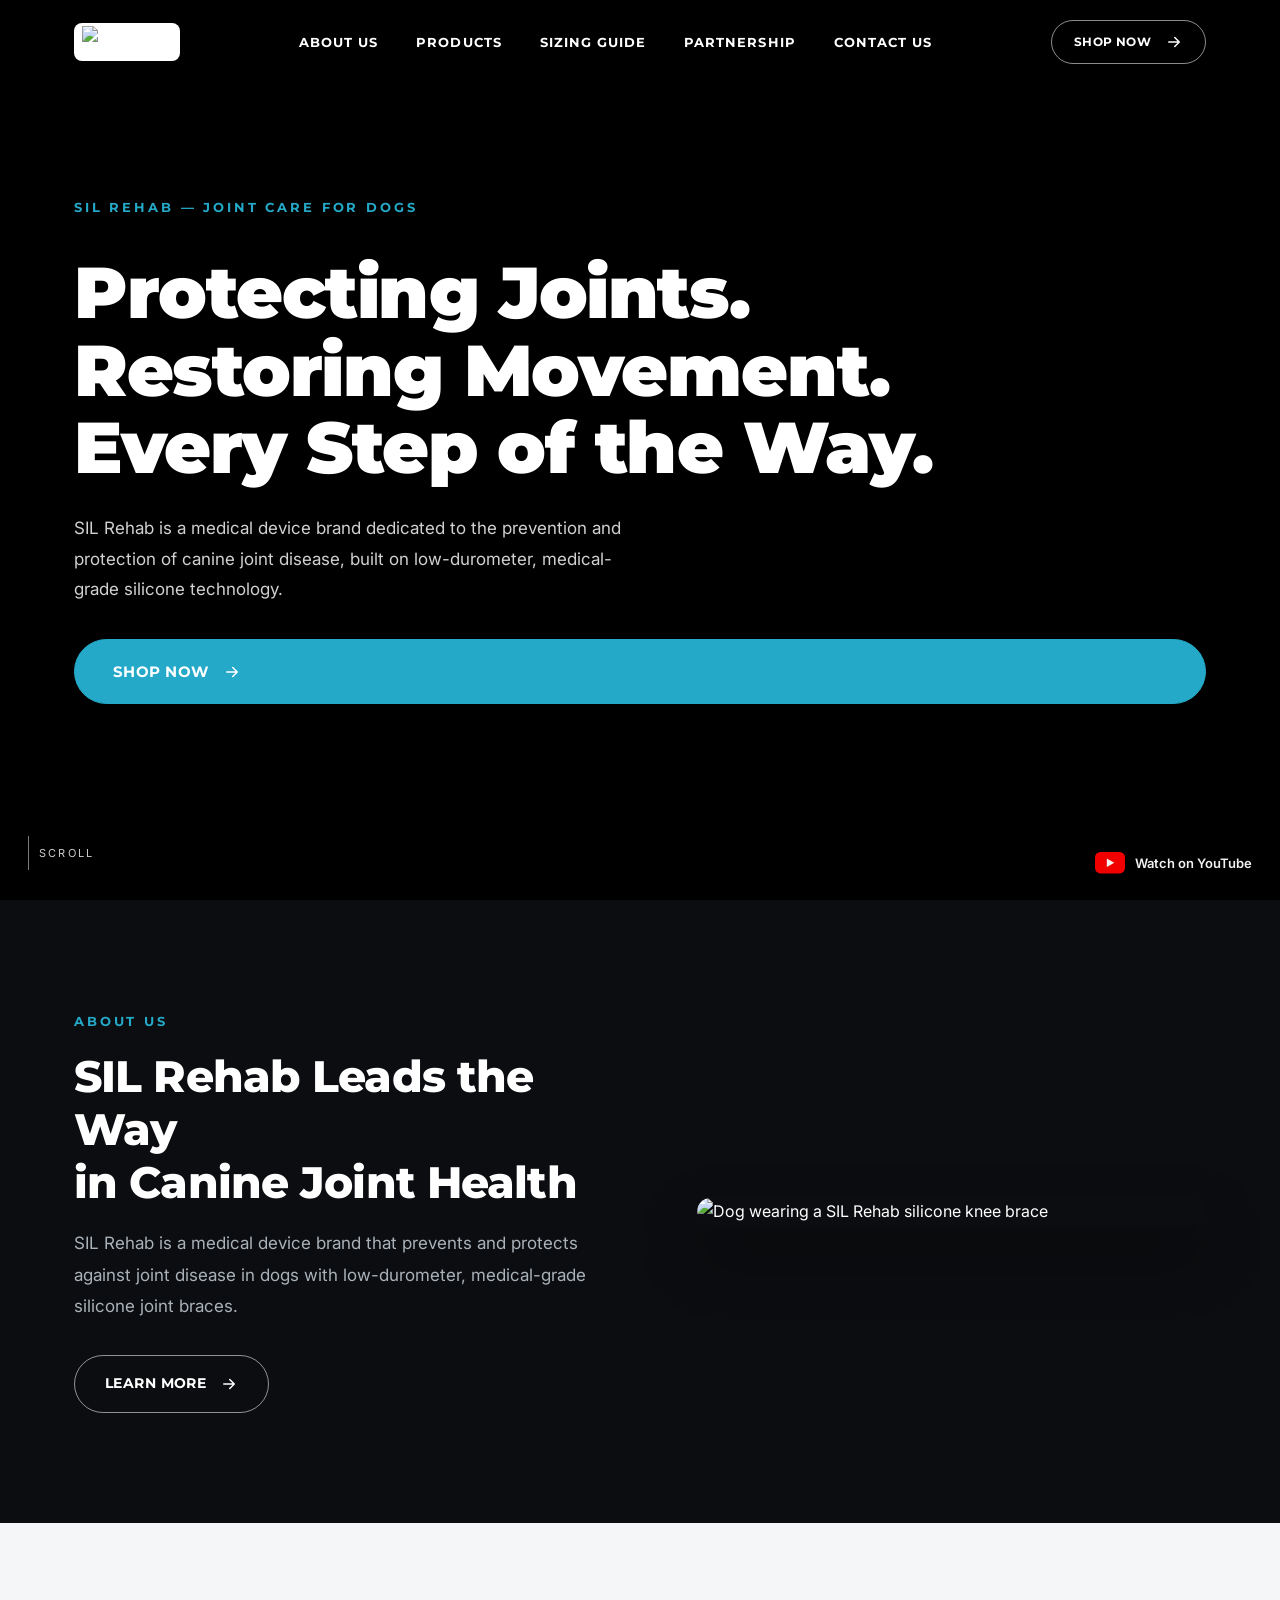
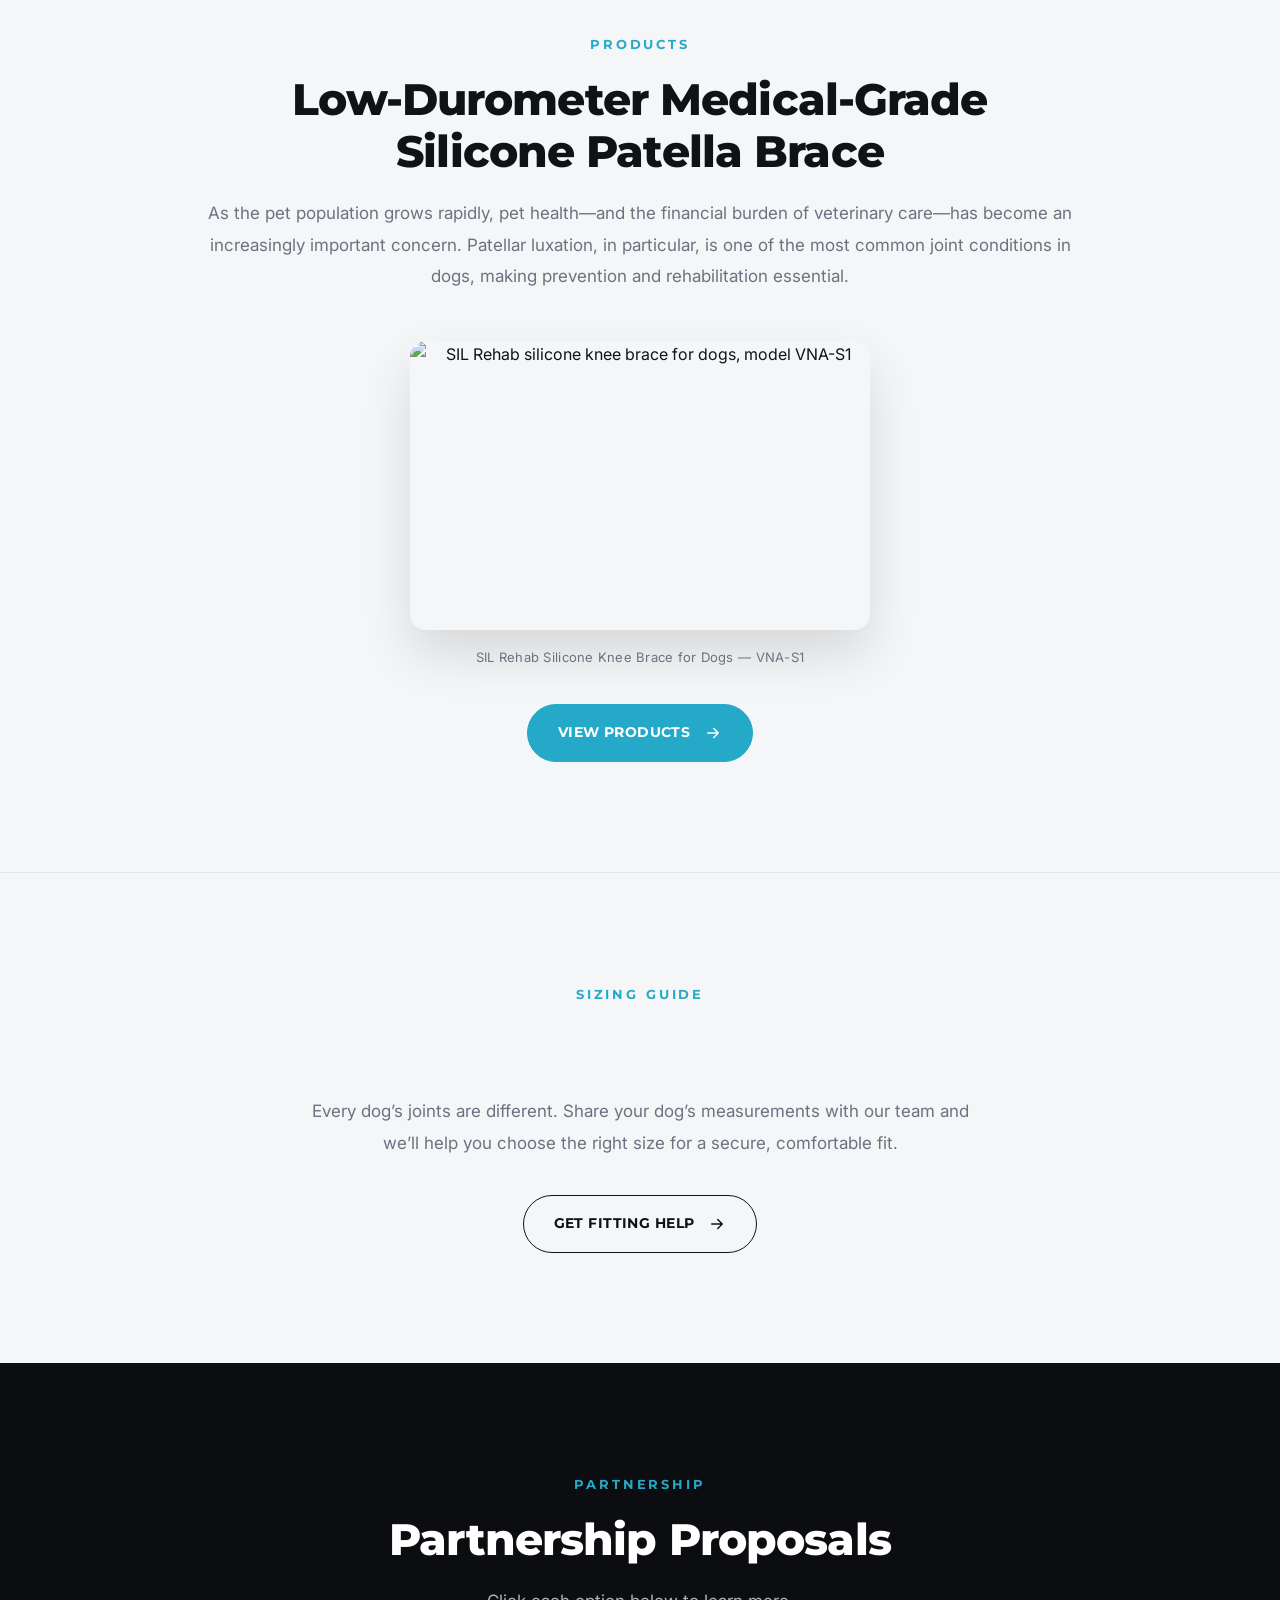
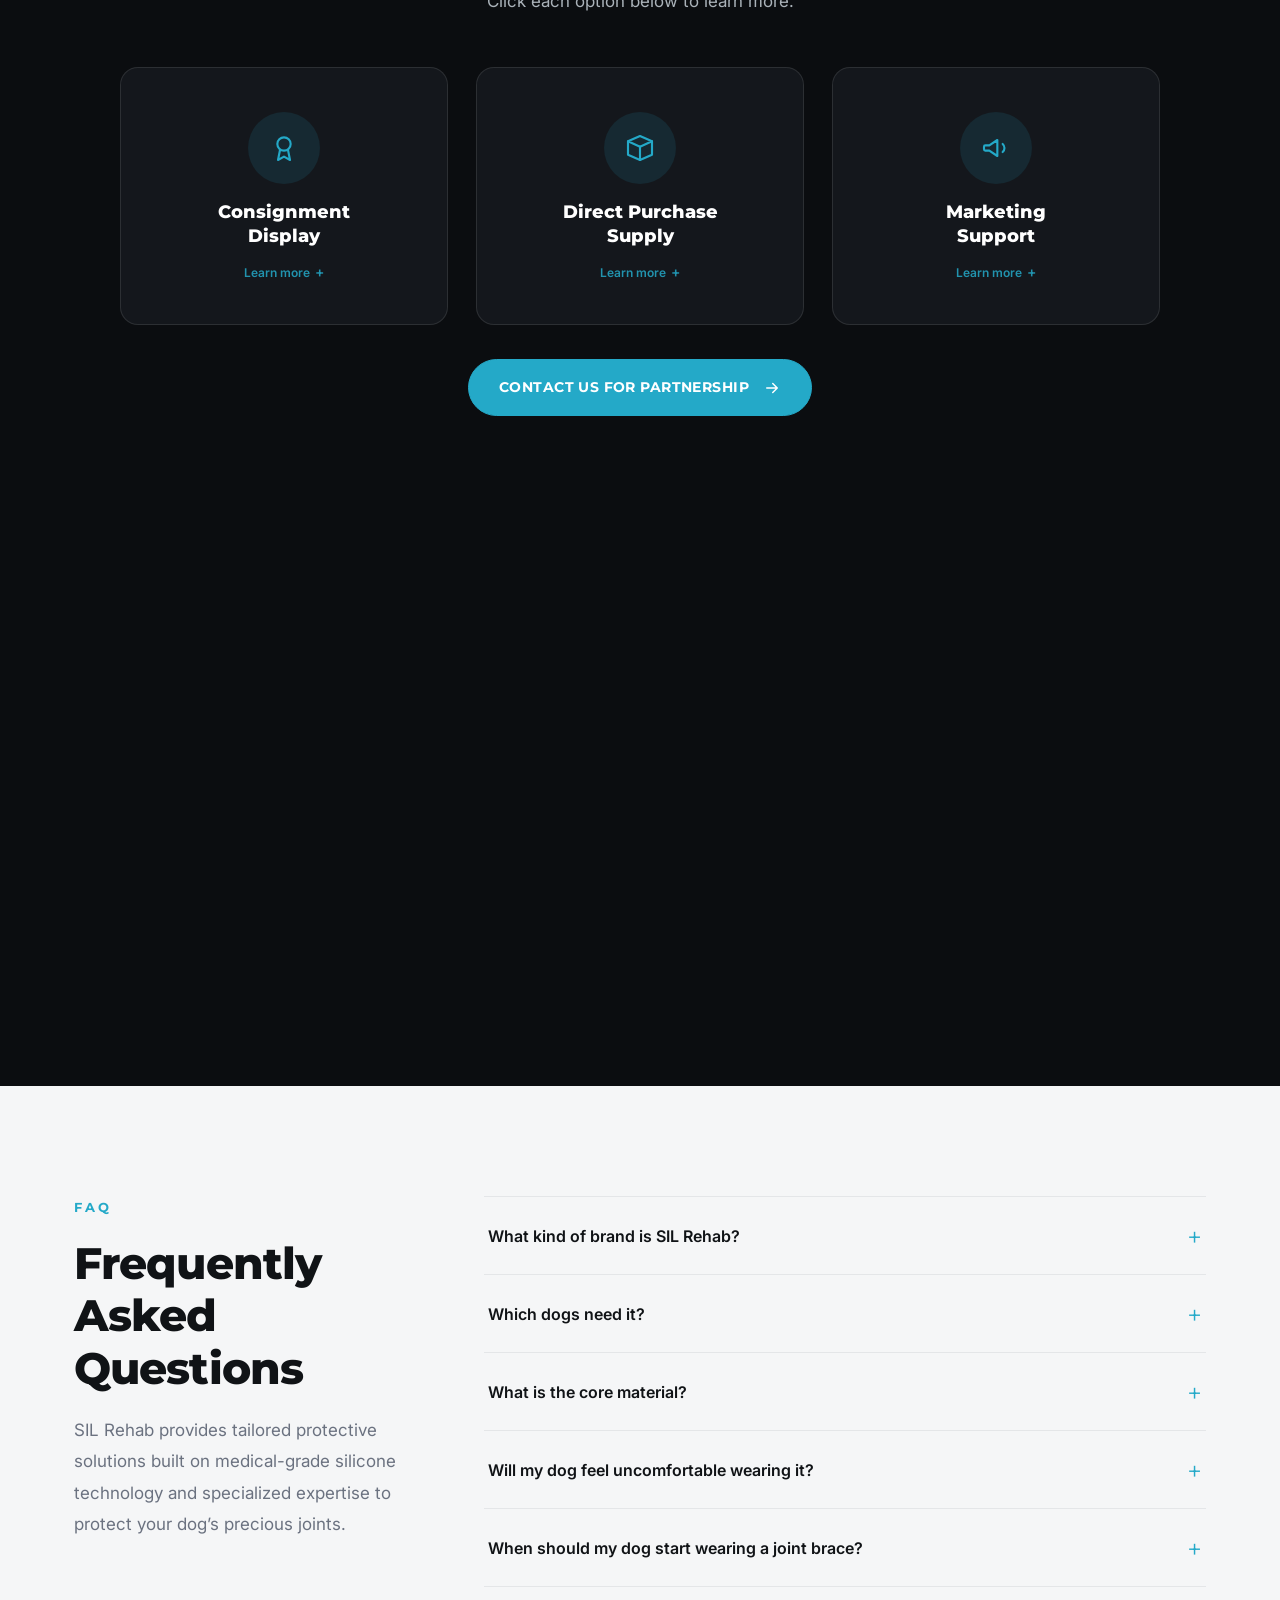
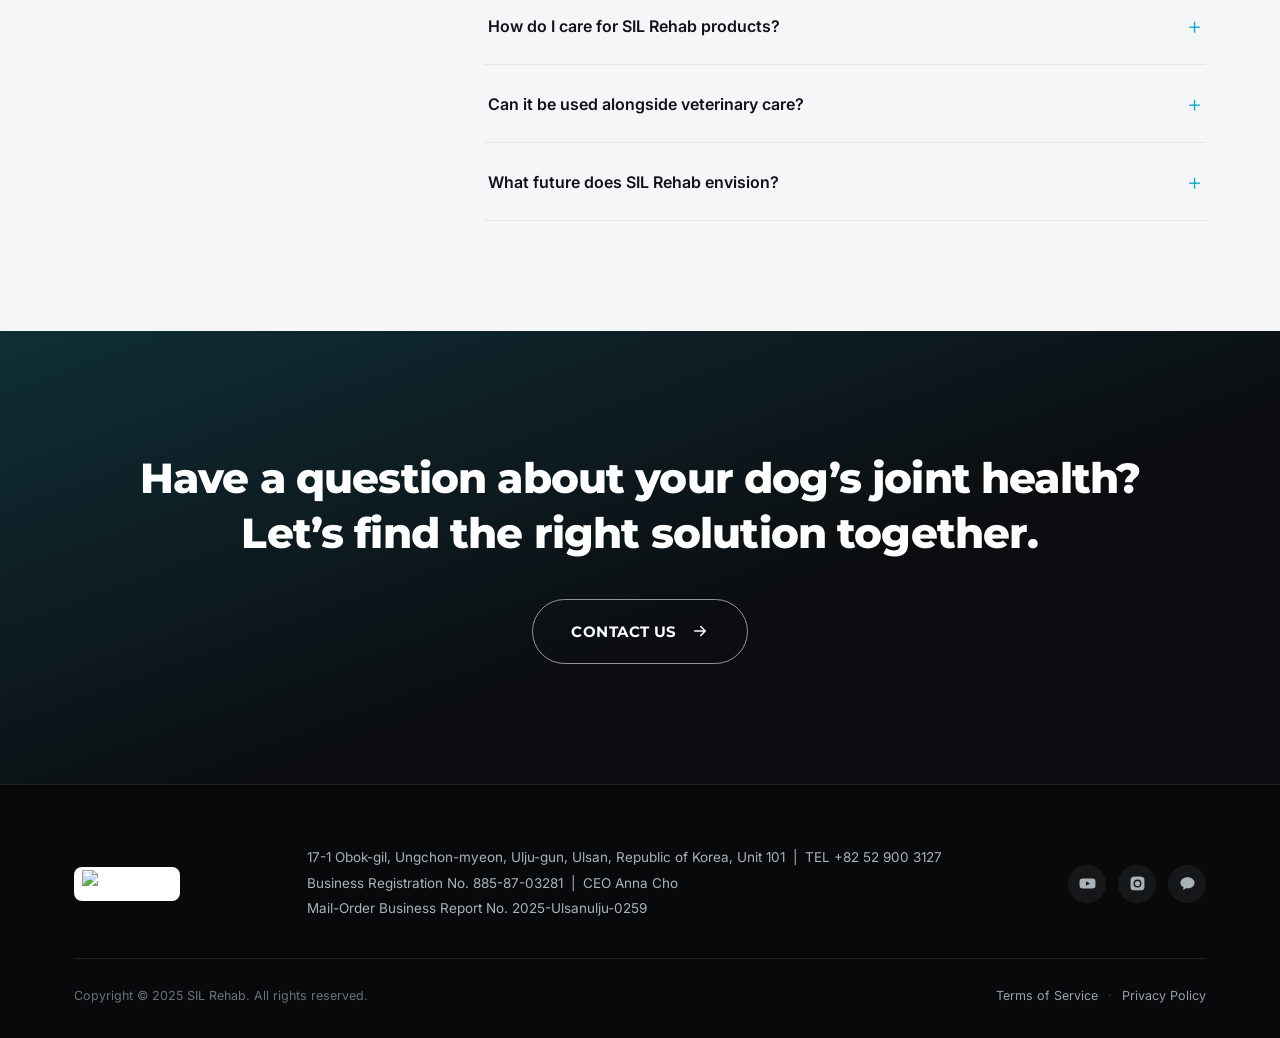
==== index.html @ d66f6cb3 "Add SIL Rehab English homepage Static English-language marketing site for SIL Rehab (pet joint brace" ====
<!DOCTYPE html>
<html lang="en">
<head>
<meta charset="UTF-8">
<meta http-equiv="X-UA-Compatible" content="IE=edge">
<meta name="viewport" content="width=device-width, initial-scale=1.0">
<title>SIL Rehab | Medical-Grade Silicone Joint Braces for Dogs</title>
<meta name="description" content="SIL Rehab is a medical device brand dedicated to preventing and protecting canine joint disease with low-durometer, medical-grade silicone joint braces.">
<meta name="keywords" content="SIL Rehab, dog knee brace, canine patella brace, pet joint support, medical silicone brace">
<meta property="og:title" content="SIL Rehab | Medical-Grade Silicone Joint Braces for Dogs">
<meta property="og:description" content="SIL Rehab is a medical device brand dedicated to preventing and protecting canine joint disease with low-durometer, medical-grade silicone joint braces.">
<meta property="og:type" content="website">
<link rel="icon" href="data:image/svg+xml,%3Csvg xmlns='http://www.w3.org/2000/svg' viewBox='0 0 64 64'%3E%3Ccircle cx='32' cy='32' r='32' fill='%2324A9C8'/%3E%3Ctext x='32' y='43' font-size='30' font-family='Arial,sans-serif' font-weight='700' fill='white' text-anchor='middle'%3ES%3C/text%3E%3C/svg%3E">
<link rel="preconnect" href="https://fonts.googleapis.com">
<link rel="preconnect" href="https://fonts.gstatic.com" crossorigin>
<link href="https://fonts.googleapis.com/css2?family=Inter:wght@400;500;600;700&family=Montserrat:wght@600;700;800;900&display=swap" rel="stylesheet">
<link rel="stylesheet" href="css/style.css">
</head>
<body>

<!-- Back to top -->
<button id="backTop" class="back-top" aria-label="Back to top">
  <svg viewBox="0 0 24 24"><path d="M12 5l-7 7h4v7h6v-7h4z"/></svg>
</button>

<!-- ===== Header ===== -->
<header class="site-header" id="siteHeader">
  <div class="inner">
    <a href="index.html" class="logo">
      <img src="https://ecimg.cafe24img.com/pg2270b42146700003/silrehab/web/custom/logo.png" alt="SIL Rehab">
    </a>
    <nav class="main-nav" id="mainNav">
      <ul>
        <li><a href="about.html">About&nbsp;Us</a></li>
        <li><a href="products.html">Products</a></li>
        <li><a href="sizing.html">Sizing&nbsp;Guide</a></li>
        <li><a href="partnership.html">Partnership</a></li>
        <li><a href="contact.html">Contact&nbsp;Us</a></li>
      </ul>
    </nav>
    <div class="header-right">
      <a href="#products" class="btn btn-sm btn-outline-light">
        <span class="btn-label">Shop Now</span>
        <span class="btn-arrows"><svg viewBox="0 0 24 24"><path d="M5 12h14M13 6l6 6-6 6"/></svg><svg viewBox="0 0 24 24"><path d="M5 12h14M13 6l6 6-6 6"/></svg></span>
      </a>
      <button class="hamburger" id="hamburger" aria-label="Menu"><span></span><span></span><span></span></button>
    </div>
  </div>
</header>

<!-- ===== Hero ===== -->
<section class="hero" id="hero" style="background-image:url('https://cdn.qshop.ai/80154/gallery/edcb56902c0911f1bc62c949f5b9e061.JPG')">
  <div class="hero-overlay"></div>
  <div class="hero-content reveal">
    <p class="eyebrow">SIL Rehab &mdash; Joint Care for Dogs</p>
    <h1>Protecting Joints.<br>Restoring Movement.<br>Every Step of the Way.</h1>
    <p class="hero-sub">SIL Rehab is a medical device brand dedicated to the prevention and protection of canine joint disease, built on low-durometer, medical-grade silicone technology.</p>
    <a href="#products" class="btn btn-lg btn-primary">
      <span class="btn-label">Shop Now</span>
      <span class="btn-arrows"><svg viewBox="0 0 24 24"><path d="M5 12h14M13 6l6 6-6 6"/></svg><svg viewBox="0 0 24 24"><path d="M5 12h14M13 6l6 6-6 6"/></svg></span>
    </a>
  </div>
  <a class="hero-watch" href="https://www.youtube.com/@SILRehab" target="_blank" rel="noopener">
    <span class="play"><svg viewBox="0 0 28 20"><rect width="28" height="20" rx="5" fill="#FF0000"/><path d="M11 6l7 4-7 4z" fill="#fff"/></svg></span>
    <span>Watch on YouTube</span>
  </a>
  <div class="hero-scroll"><span></span>Scroll</div>
</section>

<!-- ===== About Us ===== -->
<section class="sec sec-dark" id="about">
  <div class="wrap about-grid">
    <div class="reveal">
      <p class="eyebrow">About Us</p>
      <h2>SIL Rehab Leads the Way<br>in Canine Joint Health</h2>
      <p class="lead">SIL Rehab is a medical device brand that prevents and protects against joint disease in dogs with low-durometer, medical-grade silicone joint braces.</p>
      <a href="about.html" class="btn btn-outline-light">
        <span class="btn-label">Learn More</span>
        <span class="btn-arrows"><svg viewBox="0 0 24 24"><path d="M5 12h14M13 6l6 6-6 6"/></svg><svg viewBox="0 0 24 24"><path d="M5 12h14M13 6l6 6-6 6"/></svg></span>
      </a>
    </div>
    <div class="about-img reveal">
      <img src="https://cdn.qshop.ai/80154/gallery/0af071d02c0311f1896add5f1cdb2930.JPG" alt="Dog wearing a SIL Rehab silicone knee brace" loading="lazy">
    </div>
  </div>
</section>

<!-- ===== Products ===== -->
<section class="sec sec-light" id="products">
  <div class="wrap center">
    <p class="eyebrow">Products</p>
    <h2 class="reveal">Low-Durometer Medical-Grade<br>Silicone Patella Brace</h2>
    <p class="lead reveal max-880">As the pet population grows rapidly, pet health&mdash;and the financial burden of veterinary care&mdash;has become an increasingly important concern. Patellar luxation, in particular, is one of the most common joint conditions in dogs, making prevention and rehabilitation essential.</p>
    <figure class="product-figure reveal">
      <img src="https://cdn.qshop.ai/80154/gallery/2b3eaab011eb11f183d7b5381f238af6.png" alt="SIL Rehab silicone knee brace for dogs, model VNA-S1" loading="lazy">
      <figcaption>SIL Rehab Silicone Knee Brace for Dogs &mdash; VNA-S1</figcaption>
    </figure>
    <a href="products.html" class="btn btn-primary reveal">
      <span class="btn-label">View Products</span>
      <span class="btn-arrows"><svg viewBox="0 0 24 24"><path d="M5 12h14M13 6l6 6-6 6"/></svg><svg viewBox="0 0 24 24"><path d="M5 12h14M13 6l6 6-6 6"/></svg></span>
    </a>
  </div>
</section>

<!-- ===== Sizing Guide ===== -->
<section class="sec sec-light sec-border" id="sizing">
  <div class="wrap center">
    <p class="eyebrow">Sizing Guide</p>
    <h2 class="reveal">Find the Right Fit for Your Dog</h2>
    <p class="lead reveal max-680">Every dog&rsquo;s joints are different. Share your dog&rsquo;s measurements with our team and we&rsquo;ll help you choose the right size for a secure, comfortable fit.</p>
    <a href="contact.html" class="btn btn-outline-dark reveal">
      <span class="btn-label">Get Fitting Help</span>
      <span class="btn-arrows"><svg viewBox="0 0 24 24"><path d="M5 12h14M13 6l6 6-6 6"/></svg><svg viewBox="0 0 24 24"><path d="M5 12h14M13 6l6 6-6 6"/></svg></span>
    </a>
  </div>
</section>

<!-- ===== Partnership ===== -->
<section class="sec sec-dark" id="partnership">
  <div class="wrap center">
    <p class="eyebrow">Partnership</p>
    <h2 class="reveal">Partnership Proposals</h2>
    <p class="lead reveal">Click each option below to learn more.</p>

    <div class="partner-grid reveal">
      <button type="button" class="partner-card" data-title="Consignment Display" data-desc="SIL Rehab provides products free of charge for in-clinic display and settles payment only for actual sales — no inventory risk, while showcasing innovative medical devices that reinforce your clinic&rsquo;s expertise.">
        <span class="p-icon"><svg viewBox="0 0 24 24"><circle cx="12" cy="9" r="5"/><path d="M9 13.5 7.5 21 12 18.5 16.5 21 15 13.5"/></svg></span>
        <span class="p-title">Consignment<br>Display</span>
        <span class="p-more">Learn more</span>
      </button>
      <button type="button" class="partner-card" data-title="Direct Purchase Supply" data-desc="Clinics purchase a set quantity at wholesale price and resell to patients, earning a higher margin than consignment and strengthening the clinic&rsquo;s revenue.">
        <span class="p-icon"><svg viewBox="0 0 24 24"><path d="M3 7l9-4 9 4-9 4-9-4z"/><path d="M3 7v10l9 4 9-4V7"/><path d="M12 11v10"/></svg></span>
        <span class="p-title">Direct Purchase<br>Supply</span>
        <span class="p-more">Learn more</span>
      </button>
      <button type="button" class="partner-card" data-title="Marketing Support" data-desc="Joint seminars and events for pet guardians, co-branded exposure for your clinic and SIL Rehab, and dedicated marketing kits.">
        <span class="p-icon"><svg viewBox="0 0 24 24"><path d="M3 11v2a1 1 0 0 0 1 1h3l6 4V6L7 10H4a1 1 0 0 0-1 1z"/><path d="M17 9a4 4 0 0 1 0 6"/></svg></span>
        <span class="p-title">Marketing<br>Support</span>
        <span class="p-more">Learn more</span>
      </button>
    </div>

    <a href="contact.html" class="btn btn-primary reveal" style="margin-top:34px">
      <span class="btn-label">Contact Us for Partnership</span>
      <span class="btn-arrows"><svg viewBox="0 0 24 24"><path d="M5 12h14M13 6l6 6-6 6"/></svg><svg viewBox="0 0 24 24"><path d="M5 12h14M13 6l6 6-6 6"/></svg></span>
    </a>
  </div>
</section>

<!-- Partnership detail modal -->
<div class="p-modal" id="pModal" role="dialog" aria-modal="true">
  <div class="p-dialog">
    <button type="button" class="p-close" aria-label="Close">&times;</button>
    <div class="p-modal-icon"><svg id="pModalIcon" viewBox="0 0 24 24"></svg></div>
    <h3 id="pModalTitle"></h3>
    <p id="pModalDesc"></p>
  </div>
</div>

<!-- ===== Lifestyle band ===== -->
<section class="band" style="background-image:url('https://cdn.qshop.ai/80154/gallery/edcb56902c0911f1bc62c949f5b9e061.JPG')" aria-label="SIL Rehab lifestyle image"></section>

<!-- ===== FAQ ===== -->
<section class="sec sec-light" id="faq">
  <div class="wrap faq-grid">
    <div class="reveal">
      <p class="eyebrow">FAQ</p>
      <h2>Frequently Asked<br>Questions</h2>
      <p class="lead">SIL Rehab provides tailored protective solutions built on medical-grade silicone technology and specialized expertise to protect your dog&rsquo;s precious joints.</p>
    </div>
    <div class="faq-list reveal">
      <div class="faq-item">
        <button class="faq-q">What kind of brand is SIL Rehab?<span class="faq-plus">+</span></button>
        <div class="faq-a"><div class="in">We are a healthcare brand specializing in researching and developing medical-grade silicone joint braces for pets &mdash; especially small and medium-sized dogs prone to joint disease.</div></div>
      </div>
      <div class="faq-item">
        <button class="faq-q">Which dogs need it?<span class="faq-plus">+</span></button>
        <div class="faq-a"><div class="in">It&rsquo;s especially recommended for small and medium dogs with joint conditions such as patellar luxation or hip issues, or those needing preventive care, as well as highly active dogs that jump frequently.</div></div>
      </div>
      <div class="faq-item">
        <button class="faq-q">What is the core material?<span class="faq-plus">+</span></button>
        <div class="faq-a"><div class="in">The core of the SIL Rehab brace is low-durometer medical-grade silicone, which minimizes skin irritation while gently wrapping the joint for stable support and protection.</div></div>
      </div>
      <div class="faq-item">
        <button class="faq-q">Will my dog feel uncomfortable wearing it?<span class="faq-plus">+</span></button>
        <div class="faq-a"><div class="in">Using highly flexible, resilient silicone, the brace respects the joint&rsquo;s natural range of motion and is ergonomically designed to minimize discomfort even during extended wear.</div></div>
      </div>
      <div class="faq-item">
        <button class="faq-q">When should my dog start wearing a joint brace?<span class="faq-plus">+</span></button>
        <div class="faq-a"><div class="in">Beyond dogs already diagnosed with a condition, we recommend early preventive use for dogs that frequently climb stairs or live on slippery floors, to help reduce joint strain.</div></div>
      </div>
      <div class="faq-item">
        <button class="faq-q">How do I care for SIL Rehab products?<span class="faq-plus">+</span></button>
        <div class="faq-a"><div class="in">Due to the nature of medical-grade silicone, gently wash with lukewarm water and a neutral detergent, then air-dry away from direct sunlight to maintain hygiene over time.</div></div>
      </div>
      <div class="faq-item">
        <button class="faq-q">Can it be used alongside veterinary care?<span class="faq-plus">+</span></button>
        <div class="faq-a"><div class="in">SIL Rehab collaborates with veterinary clinics and specialists to review our design direction, and pet guardians can use it as a supportive care tool after consulting with their veterinarian.</div></div>
      </div>
      <div class="faq-item">
        <button class="faq-q">What future does SIL Rehab envision?<span class="faq-plus">+</span></button>
        <div class="faq-a"><div class="in">SIL Rehab aims for a world where dogs can walk and run freely, free from pain and discomfort &mdash; setting a new standard for wearable pet medical devices.</div></div>
      </div>
    </div>
  </div>
</section>

<!-- ===== CTA ===== -->
<section class="cta-section">
  <div class="wrap center reveal">
    <h2>Have a question about your dog&rsquo;s joint health?<br>Let&rsquo;s find the right solution together.</h2>
    <a href="contact.html" class="btn btn-lg btn-outline-light">
      <span class="btn-label">Contact Us</span>
      <span class="btn-arrows"><svg viewBox="0 0 24 24"><path d="M5 12h14M13 6l6 6-6 6"/></svg><svg viewBox="0 0 24 24"><path d="M5 12h14M13 6l6 6-6 6"/></svg></span>
    </a>
  </div>
</section>

<!-- ===== Footer ===== -->
<footer class="site-footer" id="contact">
  <div class="wrap">
    <div class="footer-top">
      <div class="flogo">
        <img src="https://ecimg.cafe24img.com/pg2270b42146700003/silrehab/web/custom/logo.png" alt="SIL Rehab">
      </div>
      <div class="footer-info">
        <p>17-1 Obok-gil, Ungchon-myeon, Ulju-gun, Ulsan, Republic of Korea, Unit 101&nbsp;&nbsp;|&nbsp;&nbsp;TEL&nbsp;<a href="tel:+82529003127">+82&nbsp;52&nbsp;900&nbsp;3127</a></p>
        <p>Business Registration No. 885-87-03281&nbsp;&nbsp;|&nbsp;&nbsp;CEO&nbsp;Anna&nbsp;Cho</p>
        <p>Mail-Order Business Report No. 2025-Ulsanulju-0259</p>
      </div>
      <div class="footer-social">
        <a href="https://www.youtube.com/@SILRehab" target="_blank" rel="noopener" aria-label="YouTube"><svg viewBox="0 0 24 24"><path d="M23 7.5a3 3 0 0 0-2.1-2.1C19 5 12 5 12 5s-7 0-8.9.4A3 3 0 0 0 1 7.5 31 31 0 0 0 .7 12 31 31 0 0 0 1 16.5a3 3 0 0 0 2.1 2.1C5 19 12 19 12 19s7 0 8.9-.4a3 3 0 0 0 2.1-2.1A31 31 0 0 0 23.3 12 31 31 0 0 0 23 7.5zM9.8 15.3V8.7l5.7 3.3z"/></svg></a>
        <a href="#" target="_blank" rel="noopener" aria-label="Instagram"><svg viewBox="0 0 24 24"><path d="M12 2.2c3.2 0 3.6 0 4.8.1 1.2.1 1.8.3 2.2.4.6.2 1 .5 1.4.9.4.4.7.8.9 1.4.2.4.4 1 .4 2.2.1 1.2.1 1.6.1 4.8s0 3.6-.1 4.8c-.1 1.2-.3 1.8-.4 2.2a3.7 3.7 0 0 1-.9 1.4 3.7 3.7 0 0 1-1.4.9c-.4.2-1 .4-2.2.4-1.2.1-1.6.1-4.8.1s-3.6 0-4.8-.1c-1.2-.1-1.8-.3-2.2-.4a3.7 3.7 0 0 1-1.4-.9 3.7 3.7 0 0 1-.9-1.4c-.2-.4-.4-1-.4-2.2C2.2 15.6 2.2 15.2 2.2 12s0-3.6.1-4.8c.1-1.2.3-1.8.4-2.2.2-.6.5-1 .9-1.4.4-.4.8-.7 1.4-.9.4-.2 1-.4 2.2-.4C8.4 2.2 8.8 2.2 12 2.2zM12 6.4A5.6 5.6 0 1 0 17.6 12 5.6 5.6 0 0 0 12 6.4zm0 9.2A3.6 3.6 0 1 1 15.6 12 3.6 3.6 0 0 1 12 15.6zm5.8-9.4a1.3 1.3 0 1 1-1.3-1.3 1.3 1.3 0 0 1 1.3 1.3z"/></svg></a>
        <a href="#" target="_blank" rel="noopener" aria-label="KakaoTalk"><svg viewBox="0 0 24 24"><path d="M12 3C6.5 3 2 6.6 2 11c0 2.79 1.86 5.24 4.63 6.64-.2.74-.74 2.69-.85 3.11-.13.52.19.51.4.37.16-.11 2.59-1.76 3.64-2.48.71.1 1.45.16 2.18.16 5.5 0 10-3.6 10-8S17.5 3 12 3z"/></svg></a>
      </div>
    </div>
    <div class="footer-bottom">
      <p>Copyright &copy; 2025 SIL Rehab. All rights reserved.</p>
      <div class="footer-links">
        <a href="#">Terms of Service</a><span>&middot;</span><a href="#">Privacy Policy</a>
      </div>
    </div>
  </div>
</footer>

<script src="js/main.js"></script>
</body>
</html>
---- css/style.css ----
/* ============================================
   SIL Rehab — English homepage
   Content/structure: silrehab.com
   Design language: covetclinicplus.co.kr
   ============================================ */

:root{
  --bg:#0b0d10;
  --bg-2:#14171c;
  --light:#f5f6f7;
  --line-dark:rgba(255,255,255,.1);
  --line-light:#e4e6e8;
  --teal:#24A9C8;
  --blue:#0f8fd1;
  --ink:#101316;
  --muted:#aab2b9;
  --muted-dark:#6b7280;
  --maxw:1180px;
  --font-head:"Montserrat",-apple-system,sans-serif;
  --font-body:"Inter","Noto Sans KR",-apple-system,sans-serif;
}

*{box-sizing:border-box}
html{scroll-behavior:smooth}
body{
  margin:0;
  font-family:var(--font-body);
  background:var(--bg);
  color:#fff;
  line-height:1.7;
  -webkit-font-smoothing:antialiased;
}
img{max-width:100%;display:block}
a{color:inherit;text-decoration:none}
h1,h2,h3{font-family:var(--font-head);margin:0;letter-spacing:-.02em}
p{margin:0}
.wrap{max-width:var(--maxw);margin:0 auto;padding:0 24px}
.center{text-align:center}
.max-880{max-width:880px;margin-left:auto;margin-right:auto}
.max-680{max-width:680px;margin-left:auto;margin-right:auto}

.eyebrow{
  font-family:var(--font-head);
  font-size:13px;
  font-weight:700;
  letter-spacing:.22em;
  text-transform:uppercase;
  color:var(--teal);
  margin:0 0 18px;
}

/* ---------- Buttons ---------- */
.btn{
  position:relative;
  display:inline-flex;
  align-items:center;
  gap:14px;
  padding:16px 30px;
  border-radius:999px;
  font-family:var(--font-head);
  font-weight:700;
  font-size:14px;
  letter-spacing:.03em;
  text-transform:uppercase;
  border:1.5px solid currentColor;
  cursor:pointer;
  background:none;
  transition:background .3s,color .3s,border-color .3s;
  white-space:nowrap;
}
.btn-lg{padding:19px 38px;font-size:15px}
.btn-sm{padding:11px 22px;font-size:12px}
.btn-arrows{
  position:relative;
  width:18px;height:18px;
  overflow:hidden;
  display:inline-block;
}
.btn-arrows svg{
  position:absolute;top:0;left:0;
  width:18px;height:18px;
  fill:none;stroke:currentColor;stroke-width:2;stroke-linecap:round;stroke-linejoin:round;
  transition:transform .35s ease;
}
.btn-arrows svg:nth-child(1){transform:translateX(0)}
.btn-arrows svg:nth-child(2){transform:translateX(-26px)}
.btn:hover .btn-arrows svg:nth-child(1){transform:translateX(26px)}
.btn:hover .btn-arrows svg:nth-child(2){transform:translateX(0)}

.btn-primary{color:#fff;background:var(--teal);border-color:var(--teal)}
.btn-primary:hover{background:var(--blue);border-color:var(--blue)}
.btn-outline-light{color:#fff;border-color:rgba(255,255,255,.55)}
.btn-outline-light:hover{background:#fff;color:var(--ink)}
.btn-outline-dark{color:var(--ink);border-color:var(--ink)}
.btn-outline-dark:hover{background:var(--ink);color:#fff}

/* ---------- Scroll reveal ---------- */
.reveal{opacity:0;transform:translateY(28px);transition:opacity .8s ease,transform .8s ease}
.reveal.in{opacity:1;transform:none}

/* ---------- Back to top ---------- */
.back-top{
  position:fixed;right:22px;bottom:22px;z-index:999;
  width:46px;height:46px;border-radius:50%;
  background:var(--teal);border:0;color:#fff;cursor:pointer;
  display:flex;align-items:center;justify-content:center;
  opacity:0;visibility:hidden;transform:translateY(10px);
  transition:opacity .3s,visibility .3s,transform .3s,background .3s;
  box-shadow:0 10px 24px rgba(0,0,0,.3);
}
.back-top.show{opacity:1;visibility:visible;transform:none}
.back-top:hover{background:var(--blue)}
.back-top svg{width:20px;height:20px;fill:currentColor}

/* ================= Header ================= */
.site-header{
  position:fixed;top:0;left:0;right:0;z-index:1000;
  height:84px;display:flex;align-items:center;
  background:linear-gradient(to bottom,rgba(0,0,0,.45),transparent);
  transition:background .35s,height .35s,box-shadow .35s;
}
.site-header.scrolled{
  background:rgba(11,13,16,.92);
  -webkit-backdrop-filter:blur(10px);backdrop-filter:blur(10px);
  height:72px;
  box-shadow:0 2px 20px rgba(0,0,0,.35);
  border-bottom:1px solid var(--line-dark);
}
.site-header .inner{
  max-width:var(--maxw);margin:0 auto;width:100%;padding:0 24px;
  display:flex;align-items:center;justify-content:space-between;
}
.logo img{height:38px;width:auto;border-radius:8px;background:#fff;padding:3px 8px}
.main-nav ul{display:flex;gap:38px;list-style:none;margin:0;padding:0}
.main-nav a{
  font-family:var(--font-head);
  font-size:13px;font-weight:700;letter-spacing:.08em;text-transform:uppercase;
  color:#fff;position:relative;padding:6px 0;
}
.main-nav a::after{
  content:"";position:absolute;left:0;bottom:0;height:2px;width:0;background:var(--teal);
  transition:width .3s;
}
.main-nav a:hover::after{width:100%}
.header-right{display:flex;align-items:center;gap:22px}
.hamburger{
  display:none;flex-direction:column;gap:5px;background:none;border:0;cursor:pointer;padding:6px;
}
.hamburger span{width:24px;height:2px;background:#fff;border-radius:2px;display:block;transition:transform .25s,opacity .2s}
.hamburger.open span:nth-child(1){transform:translateY(7px) rotate(45deg)}
.hamburger.open span:nth-child(2){opacity:0}
.hamburger.open span:nth-child(3){transform:translateY(-7px) rotate(-45deg)}

/* ================= Hero ================= */
.hero{
  position:relative;height:100vh;min-height:640px;overflow:hidden;background:#000;
  background-size:cover;background-position:center;
}
.hero-overlay{
  position:absolute;inset:0;
  background:linear-gradient(180deg,rgba(0,0,0,.35) 0%,rgba(0,0,0,.25) 40%,rgba(0,0,0,.75) 100%);
}
.hero-content{
  position:relative;z-index:2;height:100%;
  display:flex;flex-direction:column;justify-content:center;
  max-width:var(--maxw);margin:0 auto;padding:0 24px;
}
.hero-content h1{
  font-size:clamp(34px,6vw,72px);font-weight:900;line-height:1.08;
  margin:18px 0 26px;color:#fff;
}
.hero-sub{
  max-width:560px;color:rgba(255,255,255,.82);font-size:17px;line-height:1.8;margin-bottom:34px;
}
.hero-watch{
  position:absolute;right:28px;bottom:26px;z-index:3;
  display:inline-flex;align-items:center;gap:10px;
  color:#fff;font-size:13px;font-weight:600;
  text-shadow:0 1px 4px rgba(0,0,0,.6);opacity:.95;transition:opacity .2s;
}
.hero-watch:hover{opacity:1}
.hero-watch .play svg{width:30px;height:auto;display:block;filter:drop-shadow(0 1px 3px rgba(0,0,0,.4))}
.hero-scroll{
  position:absolute;left:28px;bottom:30px;z-index:3;color:#fff;font-size:11px;
  letter-spacing:.2em;text-transform:uppercase;display:flex;align-items:center;gap:10px;opacity:.8;
}
.hero-scroll span{
  width:1px;height:34px;background:rgba(255,255,255,.6);display:block;position:relative;overflow:hidden;
}
.hero-scroll span::after{
  content:"";position:absolute;left:0;top:-100%;width:100%;height:100%;background:#fff;
  animation:scrollLine 1.8s ease-in-out infinite;
}
@keyframes scrollLine{0%{top:-100%}50%{top:0}100%{top:100%}}

/* ================= Sections ================= */
.sec{padding:110px 0}
.sec-dark{background:var(--bg)}
.sec-light{background:var(--light);color:var(--ink)}
.sec-border{border-top:1px solid var(--line-light)}
.sec-light .eyebrow{color:var(--teal)}
.sec h2{font-size:clamp(28px,3.6vw,44px);font-weight:800;line-height:1.2}
.sec-dark h2{color:#fff}
.sec-light h2{color:var(--ink)}
.lead{
  font-size:17px;line-height:1.85;margin-top:20px;
}
.sec-dark .lead{color:var(--muted)}
.sec-light .lead{color:var(--muted-dark)}

/* ---- About ---- */
.about-grid{
  display:grid;grid-template-columns:1.1fr 1fr;gap:64px;align-items:center;
}
.about-img img{border-radius:18px;box-shadow:0 30px 60px rgba(0,0,0,.4)}
.about-grid .btn{margin-top:32px}

/* ---- Products ---- */
.product-figure{margin:48px auto 0;max-width:460px}
.product-figure img{
  width:100%;aspect-ratio:697/439;object-fit:cover;border-radius:16px;
  box-shadow:0 24px 50px rgba(0,0,0,.12);
}
.product-figure figcaption{margin-top:16px;font-size:13px;color:var(--muted-dark);letter-spacing:.02em}
.sec-light .btn{margin-top:36px}
#products .btn, #sizing .btn{margin-top:36px}

/* ---- Partnership ---- */
.partner-grid{
  display:grid;grid-template-columns:repeat(3,1fr);gap:28px;
  max-width:1040px;margin:50px auto 0;
}
.partner-card{
  appearance:none;border:1px solid var(--line-dark);background:var(--bg-2);
  border-radius:18px;padding:44px 24px;cursor:pointer;
  display:flex;flex-direction:column;align-items:center;gap:16px;
  font-family:inherit;transition:transform .35s cubic-bezier(.2,.7,.2,1),border-color .35s,background .35s;
}
.partner-card:hover,.partner-card:focus-visible{
  transform:translateY(-8px);
  border-color:var(--teal);
  background:linear-gradient(145deg,#17323a,#14171c);
}
.p-icon{
  width:72px;height:72px;border-radius:50%;
  display:flex;align-items:center;justify-content:center;
  background:rgba(36,169,200,.12);
}
.p-icon svg{width:32px;height:32px;stroke:var(--teal);fill:none;stroke-width:1.6;stroke-linecap:round;stroke-linejoin:round}
.p-title{font-family:var(--font-head);font-weight:800;font-size:18px;color:#fff;line-height:1.35}
.p-more{font-size:12px;font-weight:600;color:var(--teal);opacity:.85;display:inline-flex;align-items:center;gap:5px}
.p-more::after{content:"+";font-size:14px;line-height:1}

.p-modal{
  position:fixed;inset:0;z-index:9999;display:flex;align-items:center;justify-content:center;padding:20px;
  background:rgba(5,10,14,.7);-webkit-backdrop-filter:blur(4px);backdrop-filter:blur(4px);
  opacity:0;visibility:hidden;transition:opacity .35s,visibility .35s;
}
.p-modal.open{opacity:1;visibility:visible}
.p-dialog{
  position:relative;width:100%;max-width:440px;background:var(--bg-2);border:1px solid var(--line-dark);
  border-radius:20px;padding:48px 34px 38px;text-align:center;color:#fff;
  box-shadow:0 30px 80px rgba(0,0,0,.5);transform:translateY(22px) scale(.95);transition:transform .4s cubic-bezier(.2,.8,.2,1);
}
.p-modal.open .p-dialog{transform:none}
.p-dialog::before{
  content:"";position:absolute;top:0;left:0;right:0;height:4px;border-radius:20px 20px 0 0;
  background:linear-gradient(90deg,var(--teal),var(--blue));
}
.p-modal-icon{
  width:72px;height:72px;margin:0 auto 20px;border-radius:50%;
  background:linear-gradient(135deg,var(--teal),var(--blue));
  display:flex;align-items:center;justify-content:center;
}
.p-modal-icon svg{width:34px;height:34px;stroke:#fff;fill:none;stroke-width:1.6;stroke-linecap:round;stroke-linejoin:round}
.p-dialog h3{font-size:22px;font-weight:800;margin:0 0 14px}
.p-dialog p{color:var(--muted);font-size:15px;line-height:1.85;margin:0}
.p-close{
  position:absolute;top:14px;right:16px;width:36px;height:36px;border:0;border-radius:50%;
  background:rgba(255,255,255,.08);color:#fff;font-size:22px;cursor:pointer;line-height:1;
  transition:background .2s,transform .25s;
}
.p-close:hover{background:var(--teal);transform:rotate(90deg)}

/* ---- Lifestyle band ---- */
.band{
  height:560px;background-size:cover;background-position:center;background-repeat:no-repeat;
}

/* ---- FAQ ---- */
.faq-grid{display:grid;grid-template-columns:340px 1fr;gap:70px;align-items:start}
.faq-list{border-top:1px solid var(--line-light)}
.faq-item{border-bottom:1px solid var(--line-light)}
.faq-q{
  width:100%;background:none;border:0;cursor:pointer;
  display:flex;justify-content:space-between;align-items:center;gap:16px;
  padding:24px 4px;font-family:var(--font-body);font-size:16px;font-weight:600;
  color:var(--ink);text-align:left;
}
.faq-plus{color:var(--teal);font-size:24px;font-weight:300;transition:transform .25s;flex:none}
.faq-item.open .faq-plus{transform:rotate(45deg)}
.faq-a{max-height:0;overflow:hidden;transition:max-height .35s ease;color:var(--muted-dark);font-size:15px;line-height:1.85}
.faq-item.open .faq-a{max-height:320px}
.faq-a .in{padding:0 4px 24px}

/* ---- CTA ---- */
.cta-section{
  background:linear-gradient(160deg,#0f2e36,var(--bg) 60%);
  padding:120px 0;text-align:center;
}
.cta-section h2{
  font-size:clamp(26px,3.4vw,42px);font-weight:800;line-height:1.3;margin-bottom:38px;color:#fff;
}

/* ================= Footer ================= */
.site-footer{background:#07090b;padding:60px 0 32px;border-top:1px solid var(--line-dark)}
.footer-top{
  display:flex;flex-wrap:wrap;gap:36px;justify-content:space-between;align-items:center;
  padding-bottom:36px;border-bottom:1px solid var(--line-dark);
}
.flogo img{height:34px;border-radius:8px;background:#fff;padding:3px 8px}
.footer-info p{color:var(--muted);font-size:13.5px;line-height:1.9;margin:0}
.footer-social{display:flex;gap:12px}
.footer-social a{
  width:38px;height:38px;border-radius:50%;background:rgba(255,255,255,.06);
  display:flex;align-items:center;justify-content:center;color:var(--muted);
  transition:background .2s,color .2s;
}
.footer-social a:hover{background:var(--teal);color:#fff}
.footer-social svg{width:17px;height:17px;fill:currentColor}
.footer-bottom{
  display:flex;flex-wrap:wrap;gap:12px;justify-content:space-between;align-items:center;
  padding-top:26px;font-size:12.5px;color:#6a7178;
}
.footer-links{display:flex;gap:10px;align-items:center}
.footer-links a{color:#9aa1a8;transition:color .2s}
.footer-links a:hover{color:var(--teal)}
.footer-links span{color:#444}

/* ================= Responsive ================= */
@media (max-width:980px){
  .about-grid{grid-template-columns:1fr;gap:36px}
  .faq-grid{grid-template-columns:1fr;gap:28px}
  .partner-grid{grid-template-columns:1fr;max-width:420px}
}
@media (max-width:860px){
  .main-nav{
    position:fixed;inset:72px 0 auto 0;background:rgba(10,12,14,.98);
    border-bottom:1px solid var(--line-dark);
    transform:translateY(-130%);transition:transform .3s;
    max-height:calc(100vh - 72px);overflow:auto;
  }
  .main-nav.open{transform:none}
  .main-nav ul{flex-direction:column;gap:0;padding:10px 0}
  .main-nav li{border-top:1px solid var(--line-dark)}
  .main-nav a{display:block;padding:16px 24px}
  .hamburger{display:flex}
  .header-right .btn-sm{display:none}
  .sec{padding:72px 0}
  .hero-content h1{margin-top:12px}
  .hero-watch{right:18px;bottom:16px;font-size:11px}
  .hero-scroll{display:none}
  .band{height:280px}
  .cta-section{padding:80px 0}
  .footer-top{flex-direction:column;text-align:center}
  .footer-social{order:3}
  .footer-bottom{flex-direction:column;text-align:center}
}

/* ================= Subpages ================= */
.page-hero{
  position:relative;height:320px;margin-top:0;display:flex;align-items:center;justify-content:center;
  text-align:center;color:#fff;background-size:cover;background-position:center;overflow:hidden;
}
.page-hero .ov{position:absolute;inset:0;background:rgba(5,8,10,.55)}
.page-hero .inner{position:relative;z-index:2;padding:0 20px}
.page-hero .eyebrow{color:#fff;opacity:.9}
.page-hero h1{font-size:clamp(28px,5vw,44px);font-weight:800;letter-spacing:-.02em;color:#fff;margin:0}

/* ---- Logo box (About) ---- */
.logo-box{background:#f5fafb;border-radius:18px;padding:48px 20px;text-align:center;margin:0 auto 40px;max-width:520px}
.logo-box img{max-width:300px;width:70%;height:auto;display:block;margin:0 auto}

/* ---- Core competence cards ---- */
.core-grid{display:grid;grid-template-columns:repeat(3,1fr);gap:24px;max-width:1040px;margin:44px auto 0}
.core-card{
  position:relative;background:var(--bg-2);border:1px solid var(--line-dark);border-radius:18px;
  padding:40px 24px 28px;text-align:center;transition:transform .35s,border-color .35s;
}
.core-card:hover{transform:translateY(-8px);border-color:var(--teal)}
.core-no{position:absolute;top:14px;right:20px;font-size:40px;font-weight:800;color:rgba(255,255,255,.07);letter-spacing:-2px}
.core-ic{width:72px;height:72px;margin:0 auto 20px;border-radius:50%;display:flex;align-items:center;justify-content:center;background:rgba(36,169,200,.14)}
.core-ic svg{width:32px;height:32px;stroke:var(--teal);fill:none;stroke-width:1.6;stroke-linecap:round;stroke-linejoin:round}
.core-card h3{font-size:17px;font-weight:700;color:#fff;margin:0 0 10px}
.core-card p{color:var(--muted);font-size:14px;line-height:1.75;margin:0}

/* ---- Info table / map (About - Location) ---- */
.info-table{max-width:680px;margin:28px auto 0;text-align:left}
.info-row{display:flex;gap:14px;padding:14px 2px;border-bottom:1px solid var(--line-light);font-size:15px}
.info-row:last-child{border-bottom:0}
.info-row .lb{width:140px;flex:none;color:#9aa6ad;font-weight:600}
.info-row .vl{color:#333}
.info-row .vl a{color:var(--teal);font-weight:700}
.map-frame{height:320px;border-radius:16px;overflow:hidden;margin-top:28px;border:1px solid var(--line-light)}
.map-frame iframe{width:100%;height:100%;border:0;display:block}

/* ---- Product detail rows ---- */
.product-row{display:grid;grid-template-columns:1fr 1fr;gap:48px;align-items:center;margin-bottom:64px;max-width:var(--maxw);margin-left:auto;margin-right:auto}
.product-row:last-child{margin-bottom:0}
.product-row img{width:100%;border-radius:14px;display:block}
.product-row .sub{font-size:30px;font-weight:800;color:var(--teal);letter-spacing:-.5px;line-height:1.05;margin-bottom:8px}
.product-row h3{font-size:22px;font-weight:700;color:#101316;margin:0 0 14px}
.product-row .desc{color:#555;font-size:15px;line-height:1.8;margin-bottom:22px}
.spec-row{display:flex;align-items:center;gap:16px;background:#f5f6f7;border-radius:40px;padding:10px 16px;margin-bottom:10px}
.spec-row .lb{background:var(--teal);color:#fff;font-weight:700;font-size:12.5px;padding:9px 14px;border-radius:30px;flex:none;min-width:84px;text-align:center}
.spec-row .tx{font-size:13.5px;color:#444;line-height:1.5}
@media(max-width:860px){.product-row{grid-template-columns:1fr;gap:20px}.product-row .sub{font-size:26px}}

/* ---- Certification cards ---- */
.cert-grid{display:grid;grid-template-columns:repeat(3,1fr);gap:22px;max-width:var(--maxw);margin:0 auto}
.cert-card{background:#fff;border:1px solid var(--line-light);border-radius:16px;padding:26px 24px;box-shadow:0 6px 20px rgba(0,0,0,.04)}
.cert-card .hd{display:flex;align-items:center;gap:10px;margin-bottom:12px}
.cert-card .hd svg{width:24px;height:24px;stroke:var(--teal);fill:none;stroke-width:1.7;stroke-linecap:round;stroke-linejoin:round}
.cert-card h3{font-size:16px;font-weight:700;color:#222;margin:0}
.cert-card .eng{color:#9aa6ad;font-weight:600;font-size:12px;margin-bottom:8px}
.cert-card p{color:#555;font-size:14px;line-height:1.6;margin:0}
@media(max-width:860px){.cert-grid{grid-template-columns:1fr}}

/* ---- How to use ---- */
.use-grid{display:grid;grid-template-columns:1fr 1fr;gap:24px;margin-top:40px;align-items:stretch;max-width:var(--maxw);margin-left:auto;margin-right:auto}
.use-boxes{display:flex;flex-direction:column;gap:20px}
.use-box{background:#fff;border:1px solid var(--line-light);border-radius:16px;padding:26px 24px}
.use-box .tag{display:inline-flex;align-items:center;gap:8px;background:var(--teal);color:#fff;font-weight:700;font-size:14px;padding:8px 18px;border-radius:30px;margin-bottom:14px}
.use-box ul{list-style:none;padding:0;margin:0;color:#555;font-size:13.5px;line-height:1.8}
.use-box li{margin-bottom:8px}.use-box li:last-child{margin-bottom:0}
.use-video{position:relative;border-radius:14px;overflow:hidden;background:#000;min-height:300px}
.use-video iframe{position:absolute;inset:0;width:100%;height:100%;border:0}
@media(max-width:860px){.use-grid{grid-template-columns:1fr}}

/* ---- Sizing guide ---- */
.size-wrap{display:grid;grid-template-columns:1fr 1fr;gap:48px;align-items:center;max-width:980px;margin:40px auto 0}
.size-wrap .prod-name{font-size:17px;font-weight:700;color:var(--teal);margin-bottom:14px;text-align:center}
.size-wrap img{width:100%;max-width:400px;border-radius:14px;margin:0 auto;display:block}
.size-table{width:100%;border-collapse:collapse;font-size:14px;background:#fff;border:1px solid var(--line-light);border-radius:14px;overflow:hidden}
.size-table th,.size-table td{padding:14px 10px;text-align:center;border-bottom:1px solid var(--line-light)}
.size-table thead th{background:var(--teal);color:#fff;font-weight:700}
.size-table tbody td:first-child{color:var(--teal);font-weight:800;font-size:15px}
.size-table tbody tr:last-child td{border-bottom:0}
.size-note{margin-top:16px;font-size:13px;color:var(--muted-dark);line-height:1.7}
.size-note a{color:var(--teal);font-weight:700}
@media(max-width:860px){.size-wrap{grid-template-columns:1fr;gap:28px}}

.wear-grid{display:grid;grid-template-columns:repeat(3,1fr);gap:32px;max-width:980px;margin:40px auto 0}
.wear-grid img{width:100%;border-radius:12px;display:block;aspect-ratio:3/3.2;object-fit:cover}
.wear-grid .lbl{margin-top:16px;text-align:center;font-size:20px;color:#101316}
.wear-grid .lbl b{color:var(--teal);font-weight:800;margin-right:6px}
@media(max-width:860px){.wear-grid{grid-template-columns:1fr;max-width:380px}}

/* ---- Contact ---- */
.contact-grid{display:grid;grid-template-columns:1fr 1fr;gap:48px;align-items:center;max-width:var(--maxw);margin:0 auto}
.contact-grid .photo img{width:100%;border-radius:16px;display:block;aspect-ratio:4/3;object-fit:cover}
.contact-form{max-width:440px;width:100%;margin:0 auto}
.contact-form .ctitle{font-size:32px;font-weight:800;color:var(--teal);text-align:center;letter-spacing:-.5px;margin:0 0 28px}
.contact-form .field{margin-bottom:16px}
.contact-form label{display:block;font-size:13px;font-weight:700;color:var(--ink);margin-bottom:6px}
.contact-form label i{color:#e23b3b;font-style:normal;margin-left:2px}
.contact-form input,.contact-form textarea{width:100%;box-sizing:border-box;border:1px solid var(--line-light);border-radius:10px;padding:12px 14px;font-size:14px;font-family:var(--font-body);background:#fff;color:#222}
.contact-form textarea{min-height:120px;resize:vertical}
.contact-form input:focus,.contact-form textarea:focus{outline:none;border-color:var(--teal)}
.contact-form button{width:100%;background:var(--teal);color:#fff;border:0;border-radius:10px;padding:14px;font-weight:700;font-size:15px;cursor:pointer;margin-top:4px;font-family:var(--font-body)}
@media(max-width:860px){
  .contact-grid{grid-template-columns:1fr;gap:28px}
  .core-grid{grid-template-columns:1fr}
}
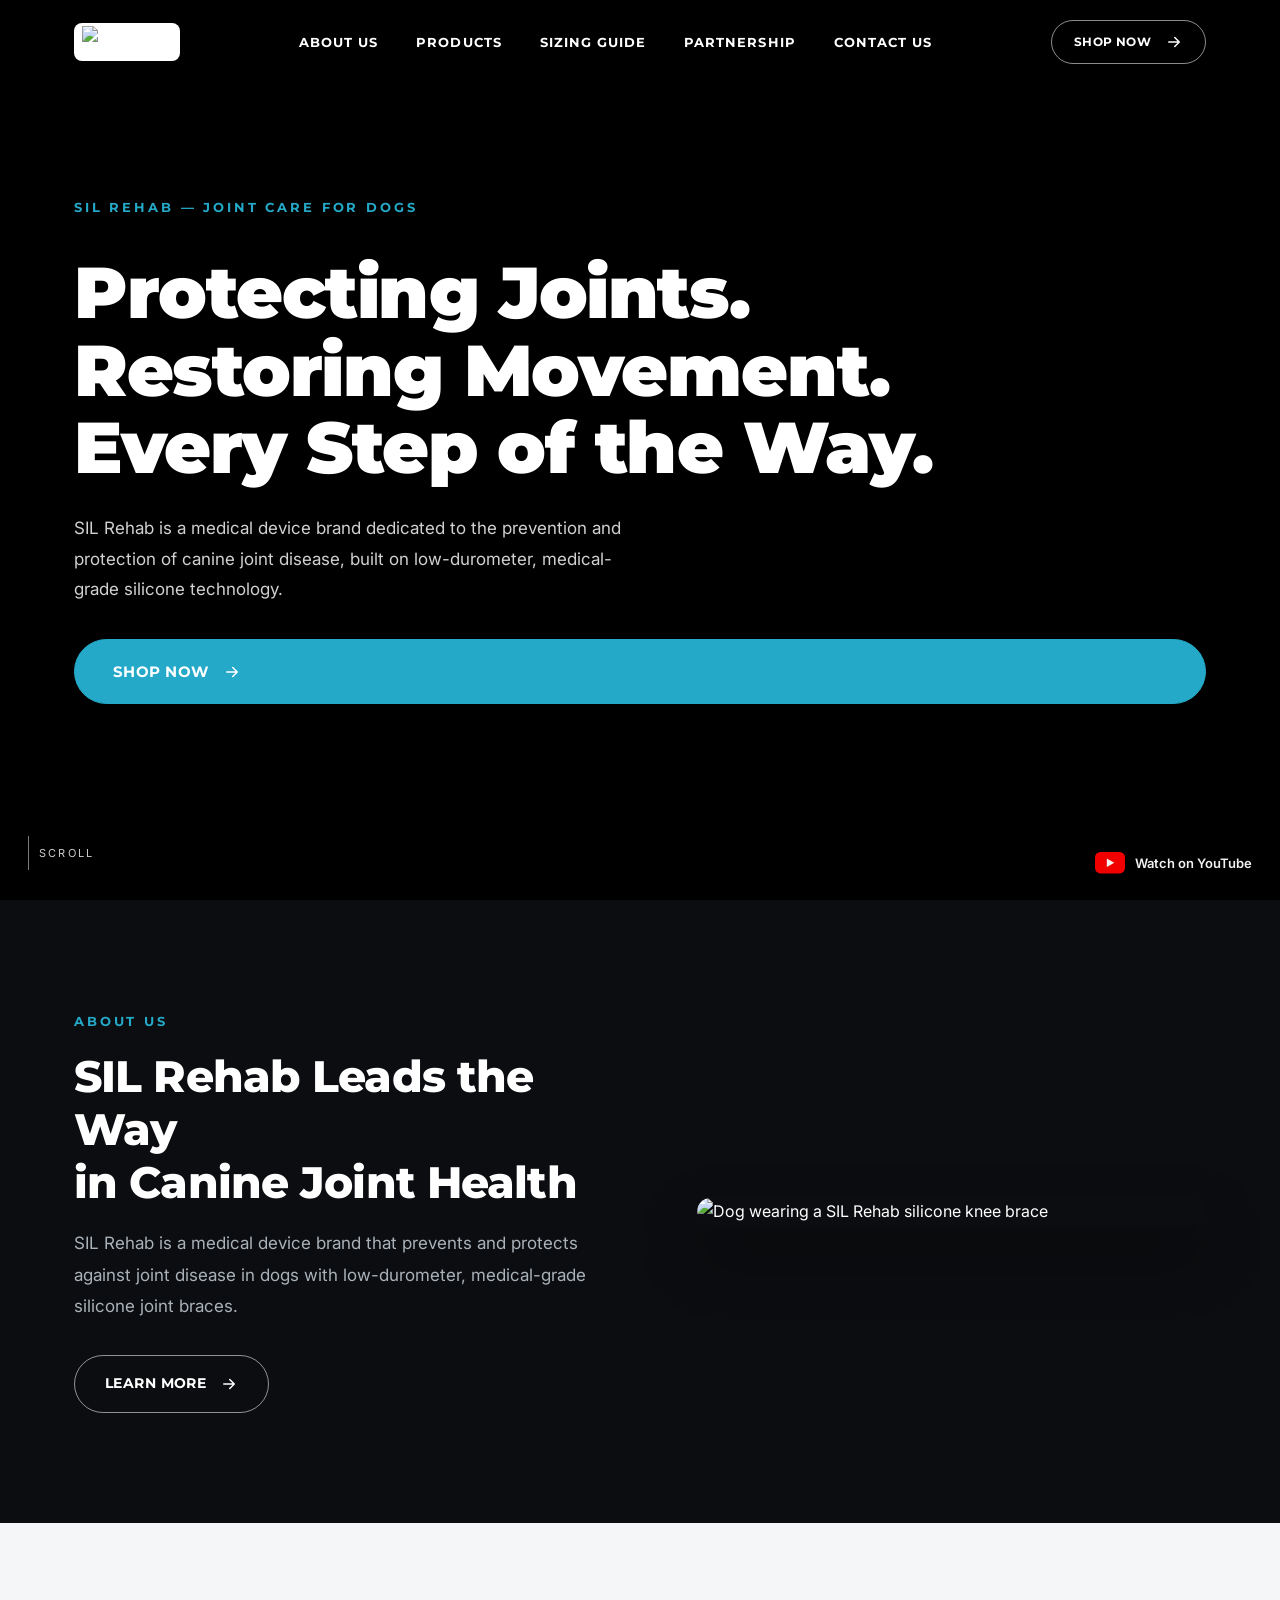
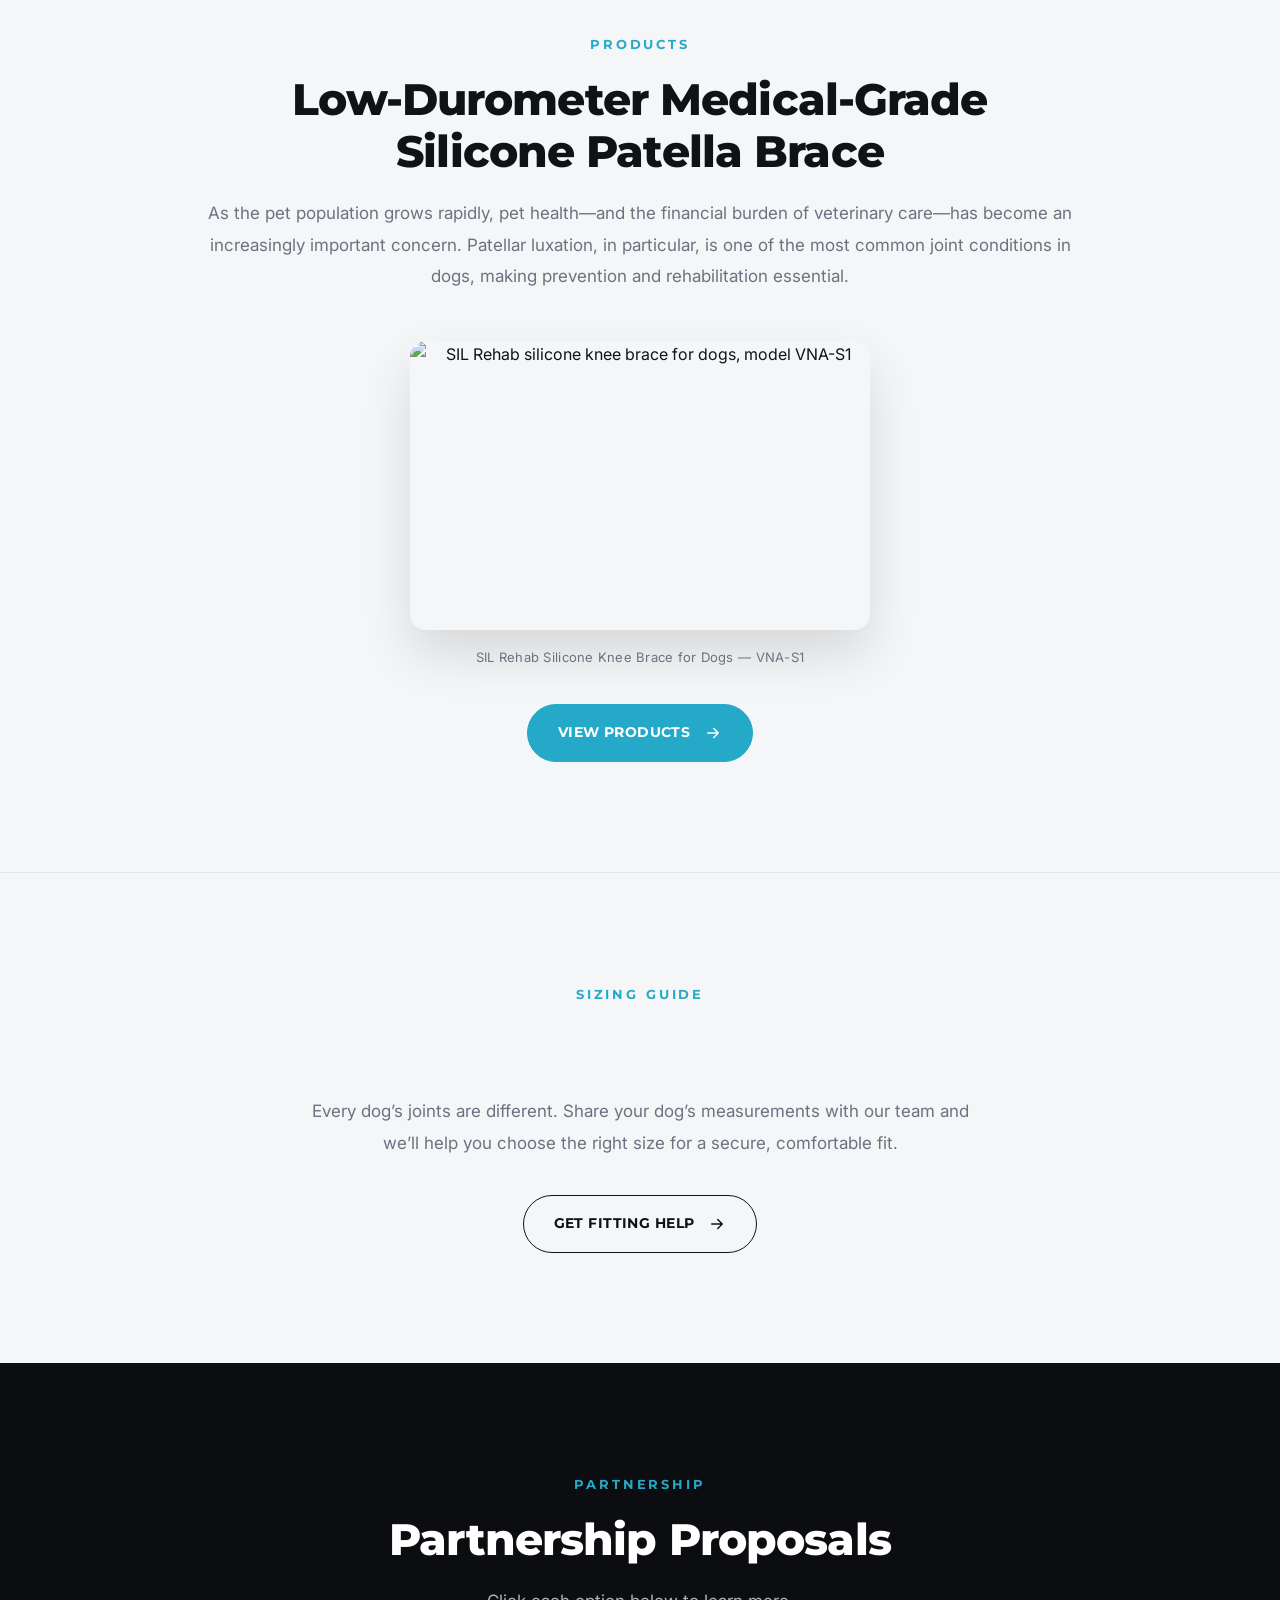
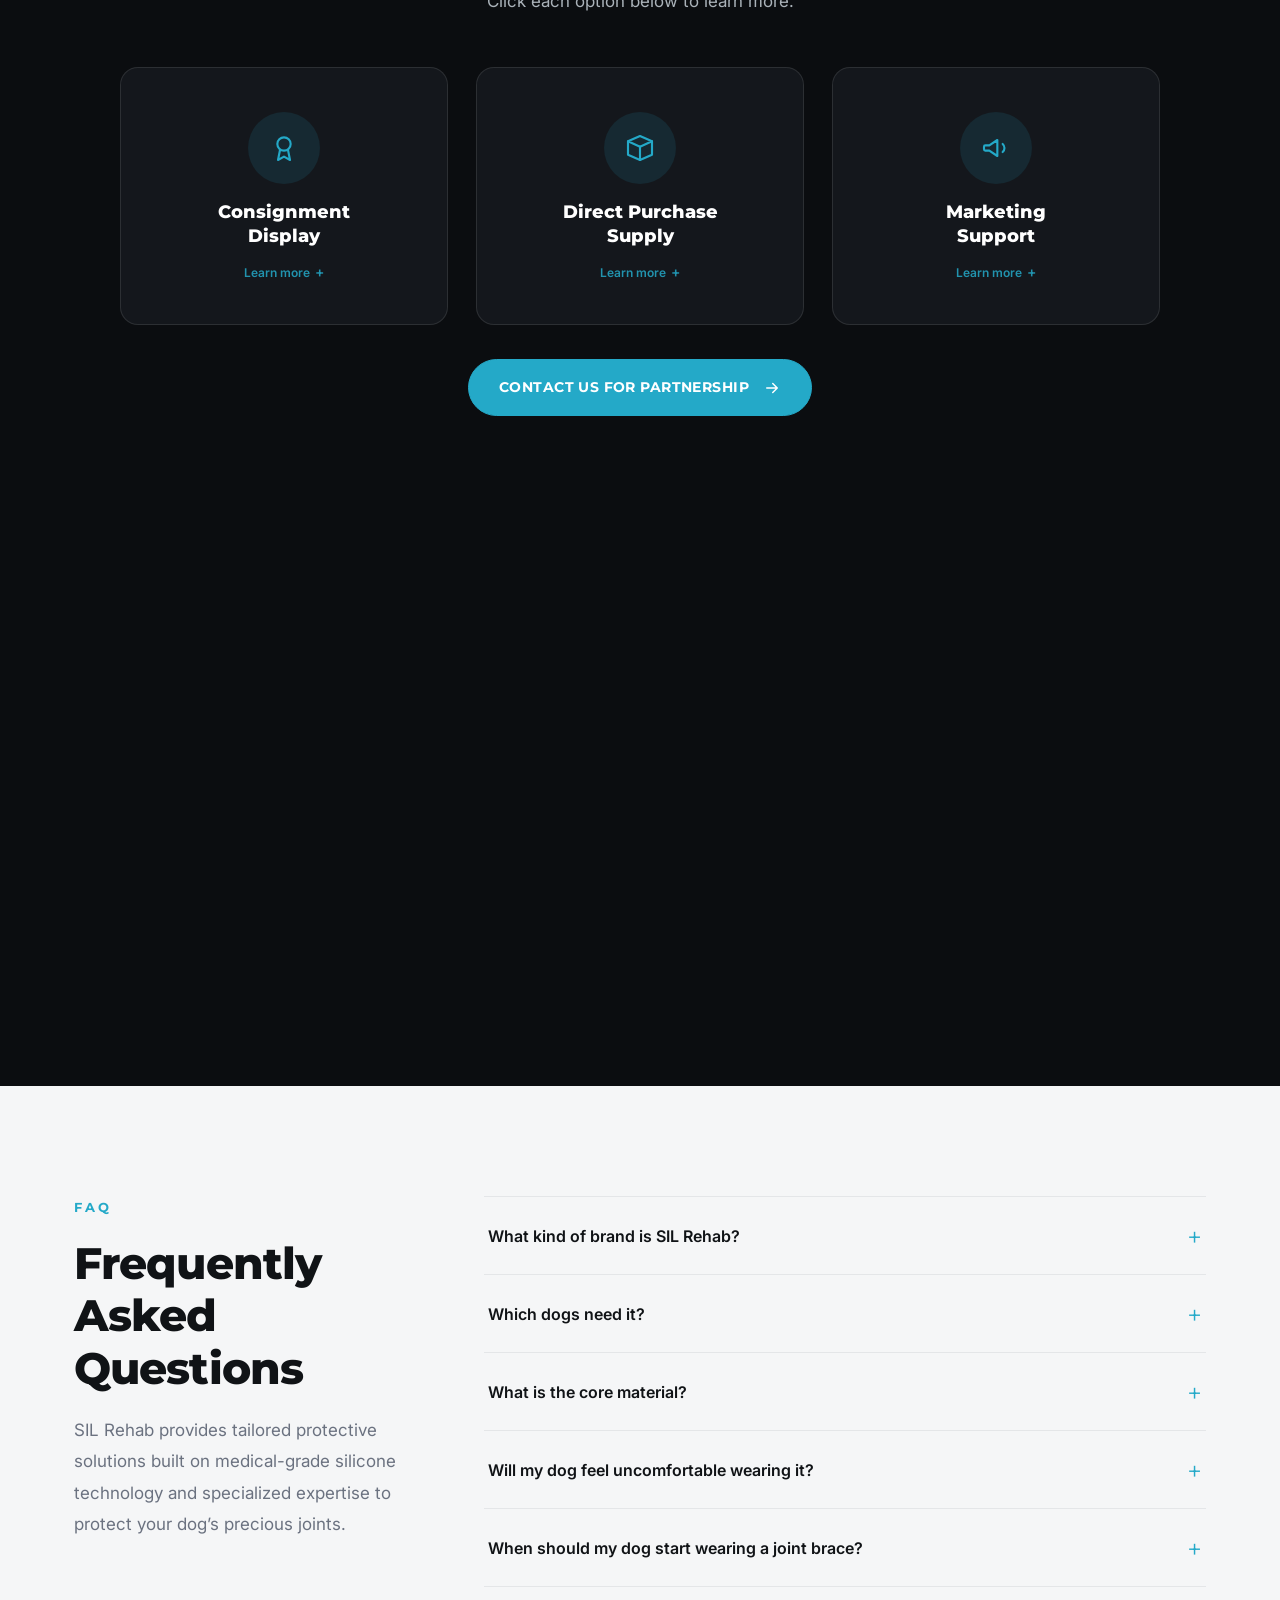
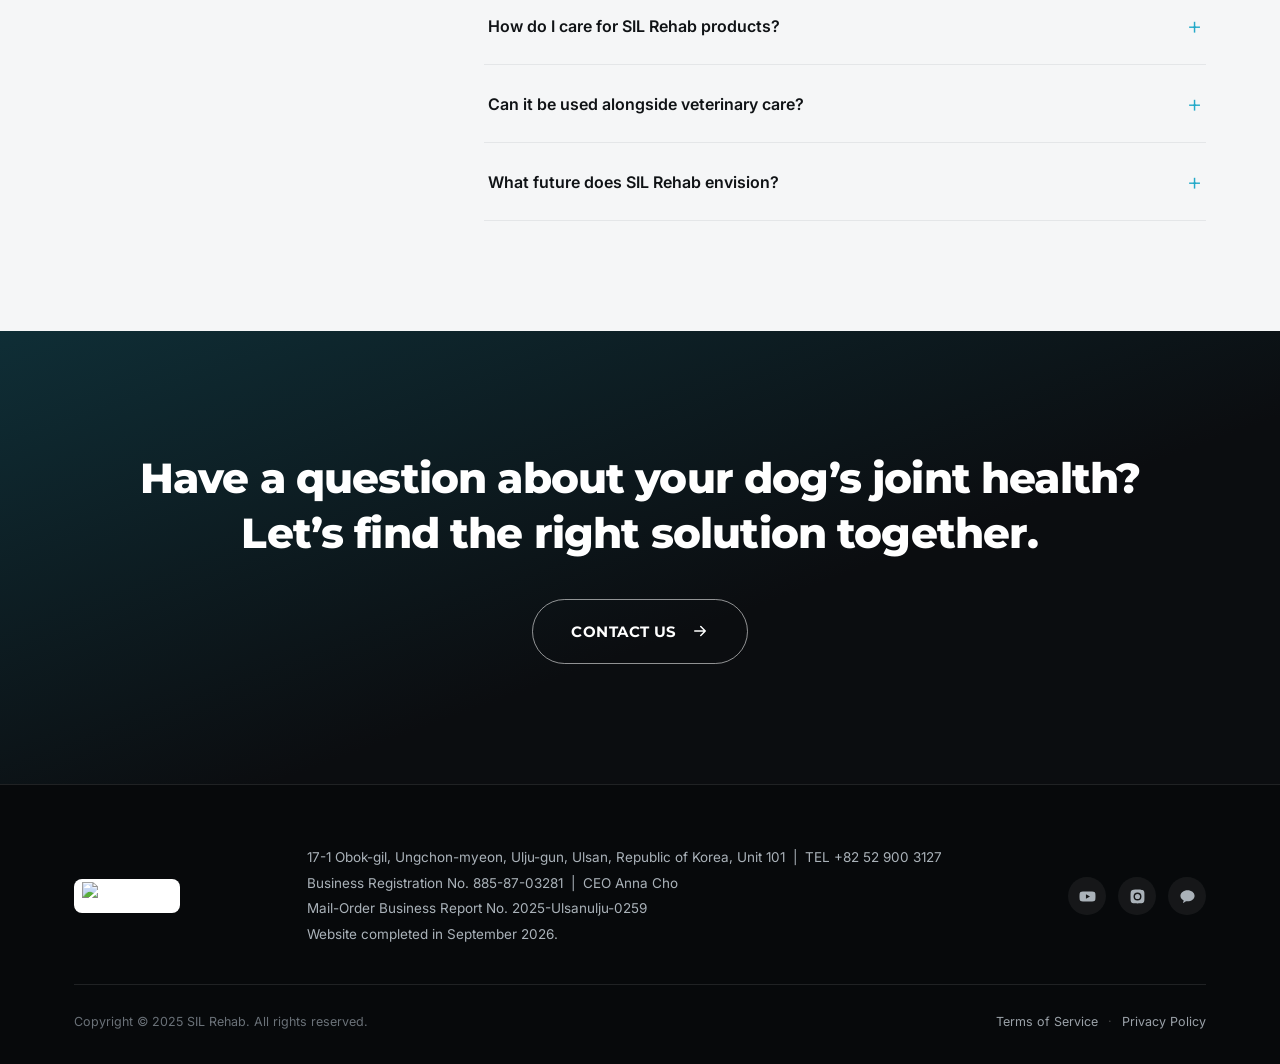
==== commit e3ad8f28: "Add website completion date to footer" ====
--- a/index.html
+++ b/index.html
@@ -227,6 +227,7 @@
         <p>17-1 Obok-gil, Ungchon-myeon, Ulju-gun, Ulsan, Republic of Korea, Unit 101&nbsp;&nbsp;|&nbsp;&nbsp;TEL&nbsp;<a href="tel:+82529003127">+82&nbsp;52&nbsp;900&nbsp;3127</a></p>
         <p>Business Registration No. 885-87-03281&nbsp;&nbsp;|&nbsp;&nbsp;CEO&nbsp;Anna&nbsp;Cho</p>
         <p>Mail-Order Business Report No. 2025-Ulsanulju-0259</p>
+        <p>Website completed in September 2026.</p>
       </div>
       <div class="footer-social">
         <a href="https://www.youtube.com/@SILRehab" target="_blank" rel="noopener" aria-label="YouTube"><svg viewBox="0 0 24 24"><path d="M23 7.5a3 3 0 0 0-2.1-2.1C19 5 12 5 12 5s-7 0-8.9.4A3 3 0 0 0 1 7.5 31 31 0 0 0 .7 12 31 31 0 0 0 1 16.5a3 3 0 0 0 2.1 2.1C5 19 12 19 12 19s7 0 8.9-.4a3 3 0 0 0 2.1-2.1A31 31 0 0 0 23.3 12 31 31 0 0 0 23 7.5zM9.8 15.3V8.7l5.7 3.3z"/></svg></a>
